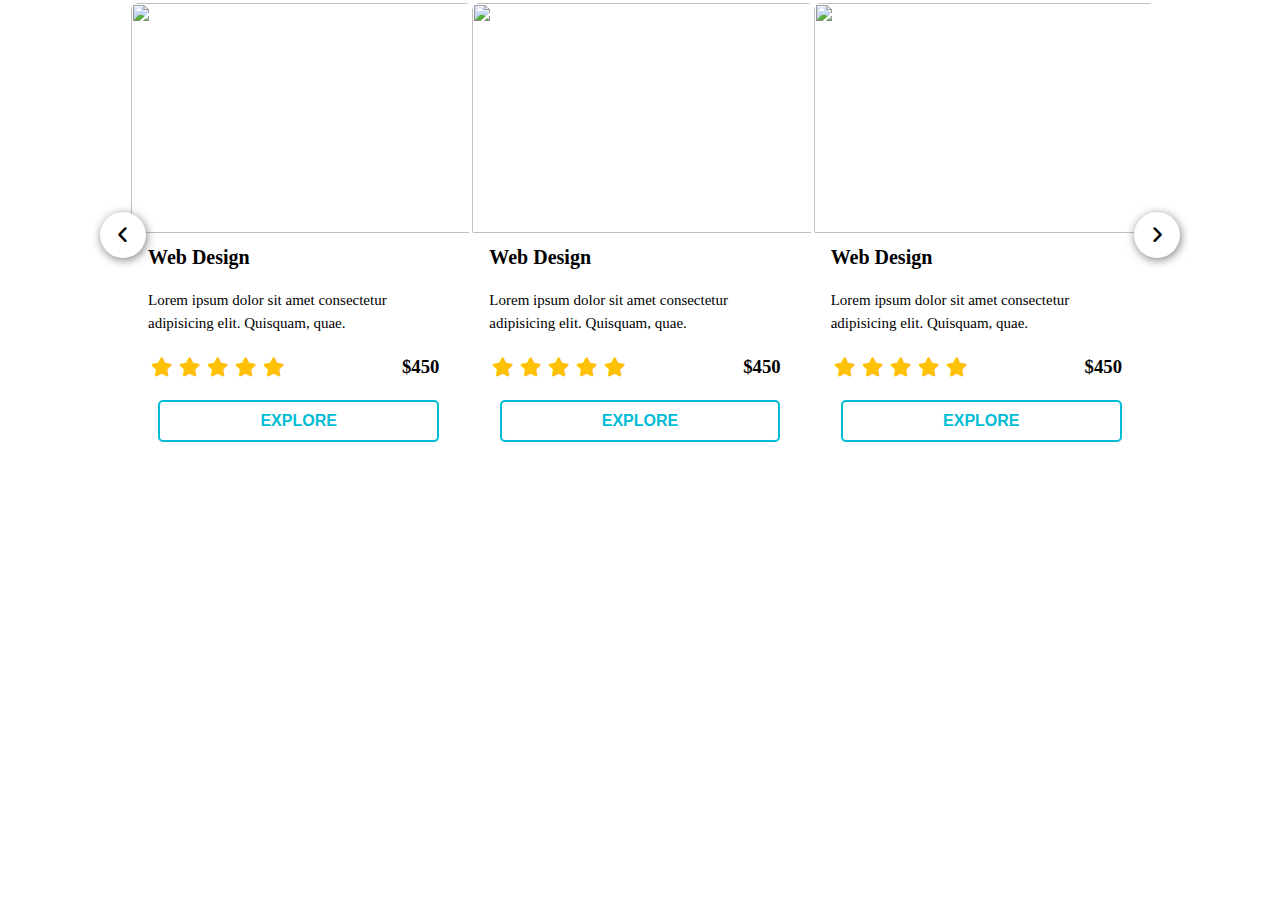
==== tes/index.html @ c60156eb "style[AW]: create best seller" ====
<!DOCTYPE html>
<html lang="en">
<head>
    <meta charset="UTF-8">
    <meta http-equiv="X-UA-Compatible" content="IE=edge">
    <meta name="viewport" content="width=device-width, initial-scale=1.0">
    <title>Document</title>
    <link rel="stylesheet" href="../tes/style.css">
    <link rel="stylesheet" href="https://cdnjs.cloudflare.com/ajax/libs/font-awesome/6.2.0/css/all.min.css">
</head>
<body>
    <div class="wrapper">
        <i id="left" class="fa-solid fa-angle-left"></i>
        <div class="carousel">
            <div class="card">
                <div class="card-img">
                    <img src="/img/course img.jpg" alt="">
                </div>
                <div class="card-text">
                    <h3>Web Design</h3>
                    <p>Lorem ipsum dolor sit amet consectetur <br> adipisicing elit. Quisquam, quae.</p> 
                </div>
                <div class="rating-price">
                    <div class="rating">
                        <!-- font awesome rating -->
                        <i class="fa-solid fa-star"></i>
                        <i class="fa-solid fa-star"></i>
                        <i class="fa-solid fa-star"></i>
                        <i class="fa-solid fa-star"></i>
                        <i class="fa-solid fa-star"></i>
                    </div>
                    <div class="price">
                        <h3>$450</h3>
                    </div>
                </div>
                <div class="btn-buy">
                    <a href="#"><button>EXPLORE</button></a>
                </div>
            </div>

            <div class="card">
                <div class="card-img">
                    <img src="/img/course img.jpg" alt="">
                </div>
                <div class="card-text">
                    <h3>Web Design</h3>
                    <p>Lorem ipsum dolor sit amet consectetur <br> adipisicing elit. Quisquam, quae.</p>
                </div>
                <div class="rating-price">
                    <div class="rating">
                        <!-- font awesome rating -->
                        <i class="fa-solid fa-star"></i>
                        <i class="fa-solid fa-star"></i>
                        <i class="fa-solid fa-star"></i>
                        <i class="fa-solid fa-star"></i>
                        <i class="fa-solid fa-star"></i>
                    </div>
                    <div class="price">
                        <h3>$450</h3>
                    </div>
                </div>
                <div class="btn-buy">
                    <a href="#"><button>EXPLORE</button></a>
                </div>
            </div>

            <div class="card">
                <div class="card-img">
                    <img src="/img/course img.jpg" alt="">
                </div>
                <div class="card-text">
                    <h3>Web Design</h3>
                    <p>Lorem ipsum dolor sit amet consectetur <br> adipisicing elit. Quisquam, quae.</p>
                </div>
                <div class="rating-price">
                    <div class="rating">
                        <!-- font awesome rating -->
                        <i class="fa-solid fa-star"></i>
                        <i class="fa-solid fa-star"></i>
                        <i class="fa-solid fa-star"></i>
                        <i class="fa-solid fa-star"></i>
                        <i class="fa-solid fa-star"></i>
                    </div>
                    <div class="price">
                        <h3>$450</h3>
                    </div>
                </div>
                <div class="btn-buy">
                    <a href="#"><button>EXPLORE</button></a>
                </div>
            </div>

            <div class="card">
                <div class="card-img">
                    <img src="/img/course img.jpg" alt="">
                </div>
                <div class="card-text">
                    <h3>Web Design</h3>
                    <p>Lorem ipsum dolor sit amet consectetur <br> adipisicing elit. Quisquam, quae.</p>
                </div>
                <div class="rating-price">
                    <div class="rating">
                        <!-- font awesome rating -->
                        <i class="fa-solid fa-star"></i>
                        <i class="fa-solid fa-star"></i>
                        <i class="fa-solid fa-star"></i>
                        <i class="fa-solid fa-star"></i>
                        <i class="fa-solid fa-star"></i>
                    </div>
                    <div class="price">
                        <h3>$450</h3>
                    </div>
                </div>
                <div class="btn-buy">
                    <a href="#"><button>EXPLORE</button></a>
                </div>
            </div>

            <div class="card">
                <div class="card-img">
                    <img src="/img/course img.jpg" alt="">
                </div>
                <div class="card-text">
                    <h3>Web Design</h3>
                    <p>Lorem ipsum dolor sit amet consectetur <br> adipisicing elit. Quisquam, quae.</p>
                </div>
                <div class="rating-price">
                    <div class="rating">
                        <!-- font awesome rating -->
                        <i class="fa-solid fa-star"></i>
                        <i class="fa-solid fa-star"></i>
                        <i class="fa-solid fa-star"></i>
                        <i class="fa-solid fa-star"></i>
                        <i class="fa-solid fa-star"></i>
                    </div>
                    <div class="price">
                        <h3>$450</h3>
                    </div>
                </div>
                <div class="btn-buy">
                    <a href="#"><button>EXPLORE</button></a>
                </div>
            </div>
        </div>
        <i id="right" class="fa-solid fa-angle-right"></i>
    </div>

    <script src="../tes/main.js"></script>
</body>
</html>
---- tes/style.css ----
*{
    margin: 0;
    padding: 0;
}

/* best  */
.wrapper{
    position: relative;
    display: flex;
    justify-content: center;
    align-items: center;
  }
  
  .wrapper .fa-angle-left{
    top: 50%;
    height: 46px;
    width: 46px;
    text-align: center;
    cursor: pointer;
    position: absolute;
    font-size: 1.2rem;
    line-height: 46px;
    background: #fff;
    border-radius: 50%;
    transform: translateY(-50%);
    box-shadow: 1px 2px 10px 0px rgba(0,0,0,0.5);
  }
  
  .wrapper .fa-angle-right{
    top: 50%;
    height: 46px;
    width: 46px;
    text-align: center;
    cursor: pointer;
    position: absolute;
    font-size: 1.2rem;
    line-height: 46px;
    background: #fff;
    border-radius: 50%;
    transform: translateY(-50%);
    box-shadow: 1px 2px 10px 0px rgba(0,0,0,0.5);
  }
  
  .wrapper i:first-child{
    left: 100px;
    z-index: 10;
  }
  
  .wrapper i:last-child{
    right: 100px;
  }
  
  .wrapper .carousel{
    white-space: nowrap;
    font-size: 0px;
    overflow: hidden;
    cursor: pointer;
    scroll-behavior: smooth;
    width: 80%;
  }
  
  .carousel.dragging{
    cursor: grab;
    scroll-behavior: auto;
  }
  
  .carousel.dragging img{
    pointer-events: none;
  }
  
  .carousel .card-img img{
    height: 230px;
    object-fit: cover;
    padding: 3px;
    width: 100%;
    border-radius: 10px 10px 5px 5px;
  }
  
  .carousel .card-img img:first-child{
    margin-left: 0px;
  }
  
  .carousel .card{
    height: 470px;
    display: inline-block;
    vertical-align: top;
    width: calc(100% / 3);
    /* margin-left: 14px; */
    background-color: #fff;
    border-radius: 10px;
  }
  
  .carousel .card .card-text{
    padding: 10px 20px;
    width: 180px;
  }
  
  .carousel .card .card-text h3{
    font-size: 20px;
    font-weight: 900;
    color: #000;
    margin-bottom: 20px;
  }
  
  .carousel .card .card-text p{
    font-size: 15px;
    font-weight: 400;
    color: #000;
    line-height: 1.5;
  }
  
  .rating-price{
    display: flex;
    align-items: center;
    justify-content: space-between;
    padding-right: 30px;
  }
  
  .rating{
    display: flex;
    align-items: center;
    padding: 0 20px;
  }
  
  .rating .fa-star{
    cursor: pointer;
    font-size: 1.2rem;
    line-height: 46px;
    padding: 0 3px;
    color: #FFC107;
  }
  
  .rating-price .price{
    font-size: 16px;
    font-weight: 900;
    color: #000;
  }
  
  .btn-buy{
    display: flex;
    align-items: center;
    justify-content: center;
  }
  
  .btn-buy button{
    background-color: #fff;
    border: 2px solid #00BCD4;
    border-radius: 5px;
    padding: 10px 100px;
    margin-top: 10px;
    cursor: pointer;
    text-decoration: none;
    color: #00BCD4;
    font-size: 16px;
    font-weight: 600;
  }
  
  .btn-buy button:hover{
    color: #fff;  
    background-color: #00BCD4;  
  }
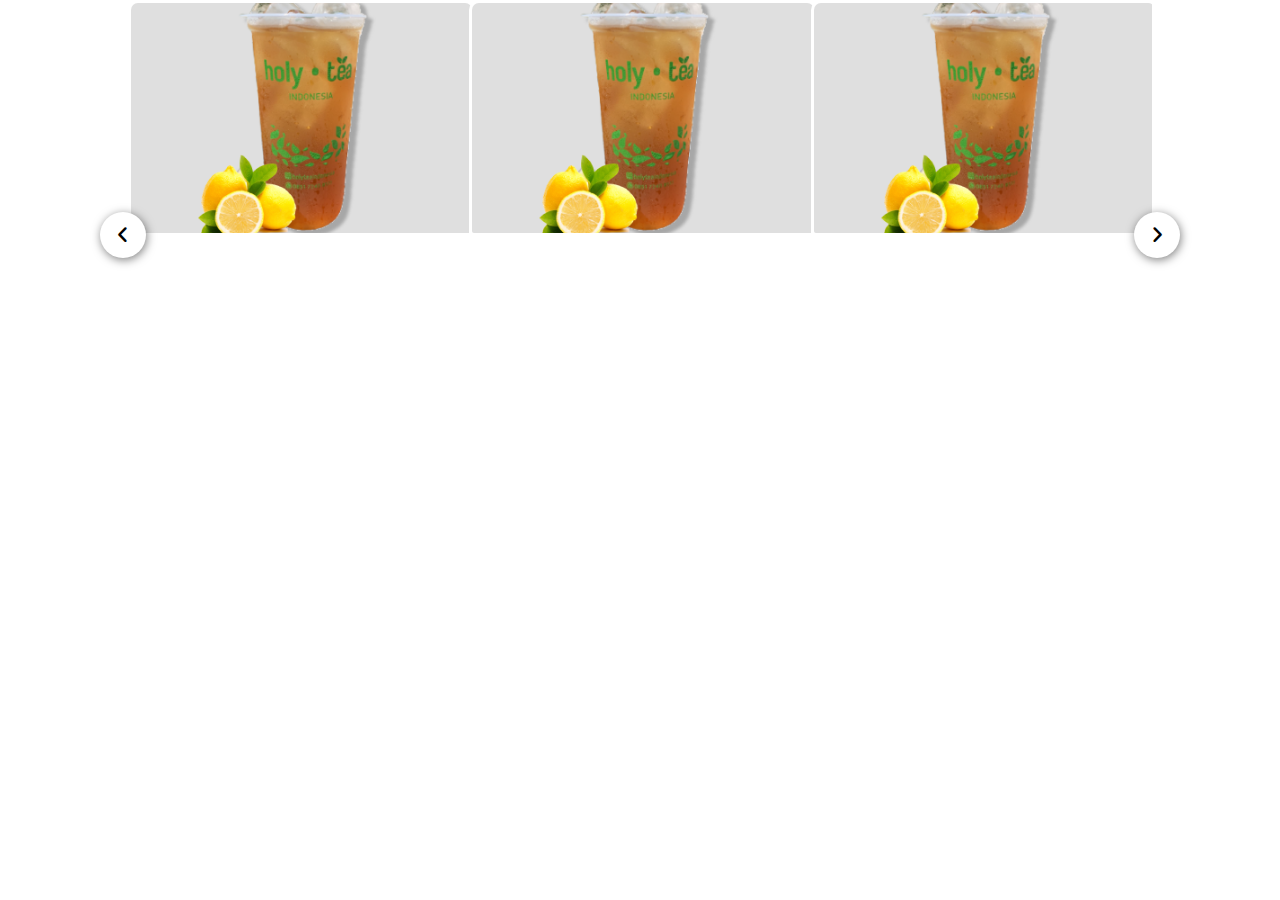
==== commit 1c755e1f: "style[AW]: create section menu" ====
--- a/tes/index.html
+++ b/tes/index.html
@@ -14,131 +14,31 @@
         <div class="carousel">
             <div class="card">
                 <div class="card-img">
-                    <img src="/img/course img.jpg" alt="">
-                </div>
-                <div class="card-text">
-                    <h3>Web Design</h3>
-                    <p>Lorem ipsum dolor sit amet consectetur <br> adipisicing elit. Quisquam, quae.</p> 
-                </div>
-                <div class="rating-price">
-                    <div class="rating">
-                        <!-- font awesome rating -->
-                        <i class="fa-solid fa-star"></i>
-                        <i class="fa-solid fa-star"></i>
-                        <i class="fa-solid fa-star"></i>
-                        <i class="fa-solid fa-star"></i>
-                        <i class="fa-solid fa-star"></i>
-                    </div>
-                    <div class="price">
-                        <h3>$450</h3>
-                    </div>
-                </div>
-                <div class="btn-buy">
-                    <a href="#"><button>EXPLORE</button></a>
+                    <img src="../img/gambar/lemon_tea.png" alt="">
                 </div>
             </div>
 
             <div class="card">
                 <div class="card-img">
-                    <img src="/img/course img.jpg" alt="">
-                </div>
-                <div class="card-text">
-                    <h3>Web Design</h3>
-                    <p>Lorem ipsum dolor sit amet consectetur <br> adipisicing elit. Quisquam, quae.</p>
-                </div>
-                <div class="rating-price">
-                    <div class="rating">
-                        <!-- font awesome rating -->
-                        <i class="fa-solid fa-star"></i>
-                        <i class="fa-solid fa-star"></i>
-                        <i class="fa-solid fa-star"></i>
-                        <i class="fa-solid fa-star"></i>
-                        <i class="fa-solid fa-star"></i>
-                    </div>
-                    <div class="price">
-                        <h3>$450</h3>
-                    </div>
-                </div>
-                <div class="btn-buy">
-                    <a href="#"><button>EXPLORE</button></a>
+                    <img src="../img/gambar/lemon_tea.png" alt="">
                 </div>
             </div>
 
             <div class="card">
                 <div class="card-img">
-                    <img src="/img/course img.jpg" alt="">
-                </div>
-                <div class="card-text">
-                    <h3>Web Design</h3>
-                    <p>Lorem ipsum dolor sit amet consectetur <br> adipisicing elit. Quisquam, quae.</p>
-                </div>
-                <div class="rating-price">
-                    <div class="rating">
-                        <!-- font awesome rating -->
-                        <i class="fa-solid fa-star"></i>
-                        <i class="fa-solid fa-star"></i>
-                        <i class="fa-solid fa-star"></i>
-                        <i class="fa-solid fa-star"></i>
-                        <i class="fa-solid fa-star"></i>
-                    </div>
-                    <div class="price">
-                        <h3>$450</h3>
-                    </div>
-                </div>
-                <div class="btn-buy">
-                    <a href="#"><button>EXPLORE</button></a>
+                    <img src="../img/gambar/lemon_tea.png" alt="">
                 </div>
             </div>
 
             <div class="card">
                 <div class="card-img">
-                    <img src="/img/course img.jpg" alt="">
-                </div>
-                <div class="card-text">
-                    <h3>Web Design</h3>
-                    <p>Lorem ipsum dolor sit amet consectetur <br> adipisicing elit. Quisquam, quae.</p>
-                </div>
-                <div class="rating-price">
-                    <div class="rating">
-                        <!-- font awesome rating -->
-                        <i class="fa-solid fa-star"></i>
-                        <i class="fa-solid fa-star"></i>
-                        <i class="fa-solid fa-star"></i>
-                        <i class="fa-solid fa-star"></i>
-                        <i class="fa-solid fa-star"></i>
-                    </div>
-                    <div class="price">
-                        <h3>$450</h3>
-                    </div>
-                </div>
-                <div class="btn-buy">
-                    <a href="#"><button>EXPLORE</button></a>
+                    <img src="../img/gambar/lemon_tea.png" alt="">
                 </div>
             </div>
 
             <div class="card">
                 <div class="card-img">
-                    <img src="/img/course img.jpg" alt="">
-                </div>
-                <div class="card-text">
-                    <h3>Web Design</h3>
-                    <p>Lorem ipsum dolor sit amet consectetur <br> adipisicing elit. Quisquam, quae.</p>
-                </div>
-                <div class="rating-price">
-                    <div class="rating">
-                        <!-- font awesome rating -->
-                        <i class="fa-solid fa-star"></i>
-                        <i class="fa-solid fa-star"></i>
-                        <i class="fa-solid fa-star"></i>
-                        <i class="fa-solid fa-star"></i>
-                        <i class="fa-solid fa-star"></i>
-                    </div>
-                    <div class="price">
-                        <h3>$450</h3>
-                    </div>
-                </div>
-                <div class="btn-buy">
-                    <a href="#"><button>EXPLORE</button></a>
+                    <img src="../img/gambar/lemon_tea.png" alt="">
                 </div>
             </div>
         </div>
--- a/tes/style.css
+++ b/tes/style.css
@@ -88,74 +88,4 @@
     /* margin-left: 14px; */
     background-color: #fff;
     border-radius: 10px;
-  }
-  
-  .carousel .card .card-text{
-    padding: 10px 20px;
-    width: 180px;
-  }
-  
-  .carousel .card .card-text h3{
-    font-size: 20px;
-    font-weight: 900;
-    color: #000;
-    margin-bottom: 20px;
-  }
-  
-  .carousel .card .card-text p{
-    font-size: 15px;
-    font-weight: 400;
-    color: #000;
-    line-height: 1.5;
-  }
-  
-  .rating-price{
-    display: flex;
-    align-items: center;
-    justify-content: space-between;
-    padding-right: 30px;
-  }
-  
-  .rating{
-    display: flex;
-    align-items: center;
-    padding: 0 20px;
-  }
-  
-  .rating .fa-star{
-    cursor: pointer;
-    font-size: 1.2rem;
-    line-height: 46px;
-    padding: 0 3px;
-    color: #FFC107;
-  }
-  
-  .rating-price .price{
-    font-size: 16px;
-    font-weight: 900;
-    color: #000;
-  }
-  
-  .btn-buy{
-    display: flex;
-    align-items: center;
-    justify-content: center;
-  }
-  
-  .btn-buy button{
-    background-color: #fff;
-    border: 2px solid #00BCD4;
-    border-radius: 5px;
-    padding: 10px 100px;
-    margin-top: 10px;
-    cursor: pointer;
-    text-decoration: none;
-    color: #00BCD4;
-    font-size: 16px;
-    font-weight: 600;
-  }
-  
-  .btn-buy button:hover{
-    color: #fff;  
-    background-color: #00BCD4;  
   }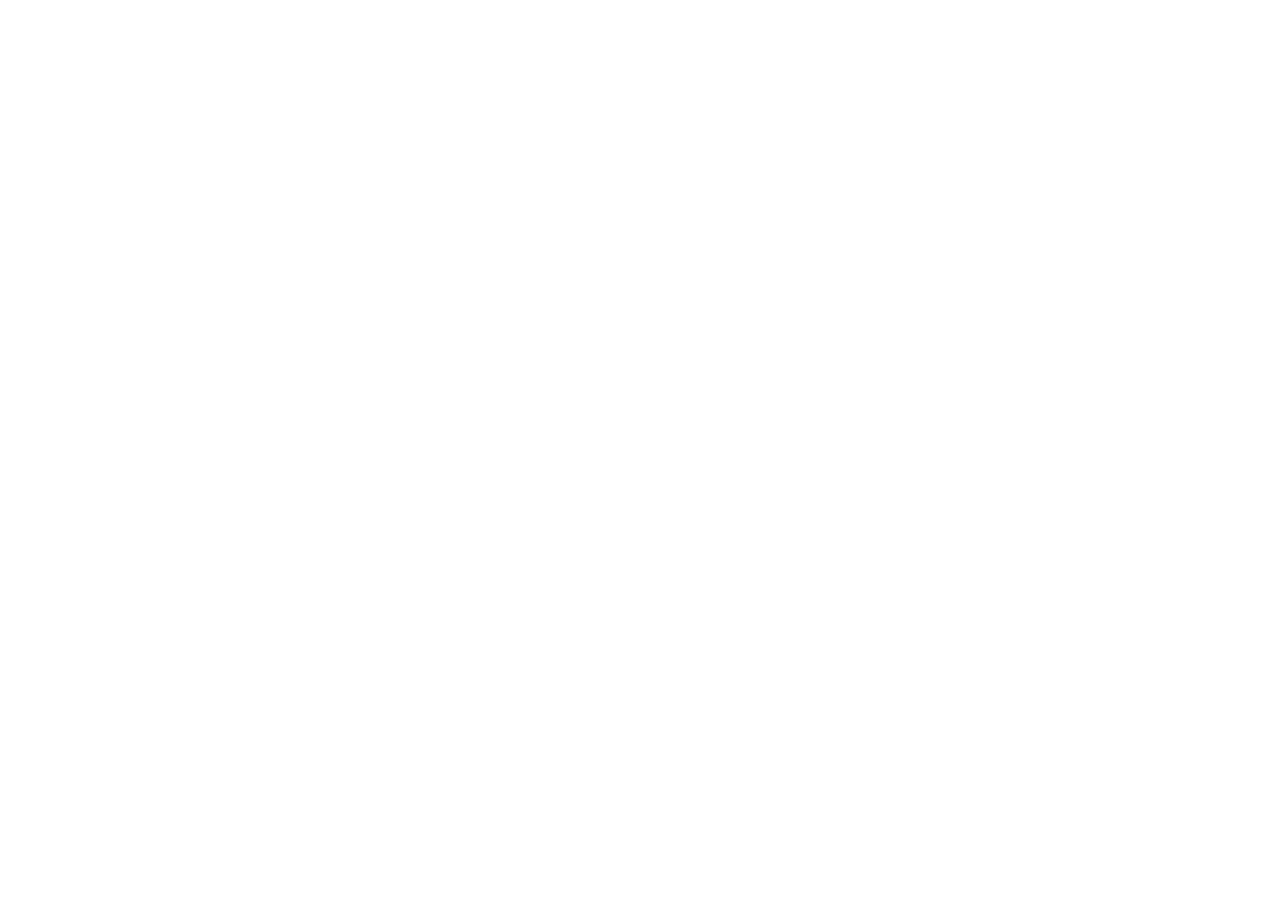
==== commit 9959d795: "style[AW]: create responsive menu max width 500px" ====
--- a/tes/index.html
+++ b/tes/index.html
@@ -5,46 +5,8 @@
     <meta http-equiv="X-UA-Compatible" content="IE=edge">
     <meta name="viewport" content="width=device-width, initial-scale=1.0">
     <title>Document</title>
-    <link rel="stylesheet" href="../tes/style.css">
-    <link rel="stylesheet" href="https://cdnjs.cloudflare.com/ajax/libs/font-awesome/6.2.0/css/all.min.css">
 </head>
 <body>
-    <div class="wrapper">
-        <i id="left" class="fa-solid fa-angle-left"></i>
-        <div class="carousel">
-            <div class="card">
-                <div class="card-img">
-                    <img src="../img/gambar/lemon_tea.png" alt="">
-                </div>
-            </div>
-
-            <div class="card">
-                <div class="card-img">
-                    <img src="../img/gambar/lemon_tea.png" alt="">
-                </div>
-            </div>
-
-            <div class="card">
-                <div class="card-img">
-                    <img src="../img/gambar/lemon_tea.png" alt="">
-                </div>
-            </div>
-
-            <div class="card">
-                <div class="card-img">
-                    <img src="../img/gambar/lemon_tea.png" alt="">
-                </div>
-            </div>
-
-            <div class="card">
-                <div class="card-img">
-                    <img src="../img/gambar/lemon_tea.png" alt="">
-                </div>
-            </div>
-        </div>
-        <i id="right" class="fa-solid fa-angle-right"></i>
-    </div>
-
-    <script src="../tes/main.js"></script>
+    
 </body>
 </html>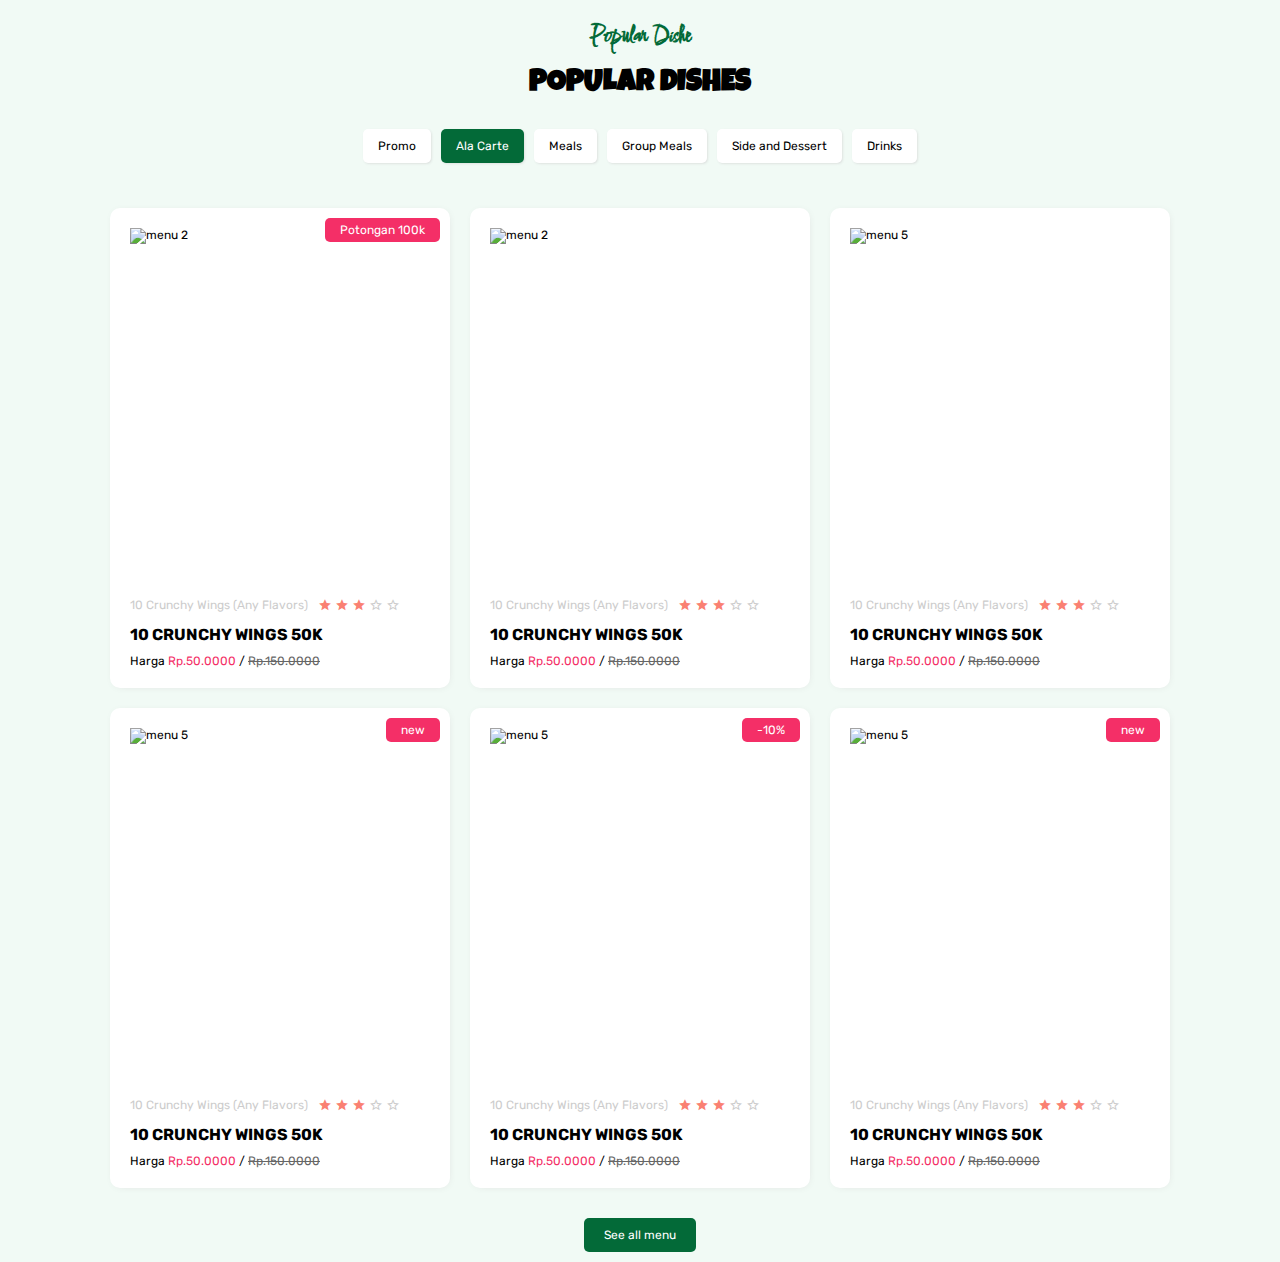
==== commit c9cd53a7: "style[AW]: revisi section menu" ====
--- a/tes/index.html
+++ b/tes/index.html
@@ -1,12 +1,276 @@
 <!DOCTYPE html>
-<html lang="en">
-<head>
-    <meta charset="UTF-8">
-    <meta http-equiv="X-UA-Compatible" content="IE=edge">
-    <meta name="viewport" content="width=device-width, initial-scale=1.0">
-    <title>Document</title>
-</head>
-<body>
-    
-</body>
+<html>
+  <head>
+    <meta charset="utf-8" />
+    <meta name="viewport" content="width=device-width" />
+    <link rel="preconnect" href="https://fonts.googleapis.com" />
+    <link rel="preconnect" href="https://fonts.gstatic.com" crossorigin />
+    <link
+      href="https://fonts.googleapis.com/css2?family=Comforter+Brush&family=Luckiest+Guy&family=Rubik:wght@300;400;700&display=swap"
+      rel="stylesheet"
+    />
+    <link
+      href="https://fonts.googleapis.com/icon?family=Material+Icons"
+      rel="stylesheet"
+    />
+    <link href="../tes/style.css" rel="stylesheet" type="text/css" />
+    <title>Card Menu</title>
+  </head>
+  <body>
+    <main class="container">
+      <h1>Popular Dishe</h1>
+      <h2>Popular Dishes</h2>
+      <ul>
+        <li><a href="#">Promo</a></li>
+        <li><a href="#" class="active">Ala Carte</a></li>
+        <li><a href="#">Meals</a></li>
+        <li><a href="#">Group Meals</a></li>
+        <li><a href="#">Side and Dessert</a></li>
+        <li><a href="#">Drinks</a></li>
+      </ul>
+      <section class="menu">
+        <div class="item">
+          <div class="badge">Potongan 100k</div>
+          <nav>
+            <a href="#">
+              <span class="material-icons">
+                shopping_basket
+              </span>
+            </a>
+            <a href="#">
+              <span class="material-icons">
+                favorite
+              </span>
+            </a>
+            <a href="#" class="active">
+              <span class="material-icons">
+                visibility
+              </span>
+            </a>
+          </nav>
+          <div class="foto">
+            <img src="/images/wingstop-2.jpg" alt="menu 2" />
+          </div>
+          <div class="keterangan">
+            <div class="singkat">10 Crunchy Wings (Any Flavors)</div>
+            <div class="bintang">
+              <span class="material-icons active">star</span>
+              <span class="material-icons active">star</span>
+              <span class="material-icons active">star</span>
+              <span class="material-icons">star_border</span>
+              <span class="material-icons">star_border</span>
+            </div>
+          </div>
+          <div class="nama">
+            10 Crunchy Wings 50k
+          </div>
+          <div class="harga">
+            Harga <span class="merah">Rp.50.0000</span> /
+            <span class="coret">Rp.150.0000</span>
+          </div>
+        </div>
+        <div class="item">
+          <nav>
+            <a href="#">
+              <span class="material-icons">
+                shopping_basket
+              </span>
+            </a>
+            <a href="#">
+              <span class="material-icons">
+                favorite
+              </span>
+            </a>
+            <a href="#" class="active">
+              <span class="material-icons">
+                visibility
+              </span>
+            </a>
+          </nav>
+          <div class="foto">
+            <img src="/images/wingstop-3.jpg" alt="menu 2" />
+          </div>
+          <div class="keterangan">
+            <div class="singkat">10 Crunchy Wings (Any Flavors)</div>
+            <div class="bintang">
+              <span class="material-icons active">star</span>
+              <span class="material-icons active">star</span>
+              <span class="material-icons active">star</span>
+              <span class="material-icons">star_border</span>
+              <span class="material-icons">star_border</span>
+            </div>
+          </div>
+          <div class="nama">
+            10 Crunchy Wings 50k
+          </div>
+          <div class="harga">
+            Harga <span class="merah">Rp.50.0000</span> /
+            <span class="coret">Rp.150.0000</span>
+          </div>
+        </div>
+        <div class="item">
+          <nav>
+            <a href="#">
+              <span class="material-icons">
+                shopping_basket
+              </span>
+            </a>
+            <a href="#">
+              <span class="material-icons">
+                favorite
+              </span>
+            </a>
+            <a href="#" class="active">
+              <span class="material-icons">
+                visibility
+              </span>
+            </a>
+          </nav>
+          <div class="foto">
+            <img src="/images/wingstop-5.jpg" alt="menu 5" />
+          </div>
+          <div class="keterangan">
+            <div class="singkat">10 Crunchy Wings (Any Flavors)</div>
+            <div class="bintang">
+              <span class="material-icons active">star</span>
+              <span class="material-icons active">star</span>
+              <span class="material-icons active">star</span>
+              <span class="material-icons">star_border</span>
+              <span class="material-icons">star_border</span>
+            </div>
+          </div>
+          <div class="nama">
+            10 Crunchy Wings 50k
+          </div>
+          <div class="harga">
+            Harga <span class="merah">Rp.50.0000</span> /
+            <span class="coret">Rp.150.0000</span>
+          </div>
+        </div>
+        <div class="item">
+          <div class="badge">new</div>
+          <nav>
+            <a href="#">
+              <span class="material-icons">
+                shopping_basket
+              </span>
+            </a>
+            <a href="#">
+              <span class="material-icons">
+                favorite
+              </span>
+            </a>
+            <a href="#" class="active">
+              <span class="material-icons">
+                visibility
+              </span>
+            </a>
+          </nav>
+          <div class="foto">
+            <img src="/images/wingstop-6.jpg" alt="menu 5" />
+          </div>
+          <div class="keterangan">
+            <div class="singkat">10 Crunchy Wings (Any Flavors)</div>
+            <div class="bintang">
+              <span class="material-icons active">star</span>
+              <span class="material-icons active">star</span>
+              <span class="material-icons active">star</span>
+              <span class="material-icons">star_border</span>
+              <span class="material-icons">star_border</span>
+            </div>
+          </div>
+          <div class="nama">
+            10 Crunchy Wings 50k
+          </div>
+          <div class="harga">
+            Harga <span class="merah">Rp.50.0000</span> /
+            <span class="coret">Rp.150.0000</span>
+          </div>
+        </div>
+        <div class="item">
+          <div class="badge">-10%</div>
+          <nav>
+            <a href="#">
+              <span class="material-icons">
+                shopping_basket
+              </span>
+            </a>
+            <a href="#">
+              <span class="material-icons">
+                favorite
+              </span>
+            </a>
+            <a href="#" class="active">
+              <span class="material-icons">
+                visibility
+              </span>
+            </a>
+          </nav>
+          <div class="foto">
+            <img src="/images/wingstop-7.jpg" alt="menu 5" />
+          </div>
+          <div class="keterangan">
+            <div class="singkat">10 Crunchy Wings (Any Flavors)</div>
+            <div class="bintang">
+              <span class="material-icons active">star</span>
+              <span class="material-icons active">star</span>
+              <span class="material-icons active">star</span>
+              <span class="material-icons">star_border</span>
+              <span class="material-icons">star_border</span>
+            </div>
+          </div>
+          <div class="nama">
+            10 Crunchy Wings 50k
+          </div>
+          <div class="harga">
+            Harga <span class="merah">Rp.50.0000</span> /
+            <span class="coret">Rp.150.0000</span>
+          </div>
+        </div>
+        <div class="item">
+          <div class="badge">new</div>
+          <nav>
+            <a href="#">
+              <span class="material-icons">
+                shopping_basket
+              </span>
+            </a>
+            <a href="#">
+              <span class="material-icons">
+                favorite
+              </span>
+            </a>
+            <a href="#" class="active">
+              <span class="material-icons">
+                visibility
+              </span>
+            </a>
+          </nav>
+          <div class="foto">
+            <img src="/images/wingstop-8.jpg" alt="menu 5" />
+          </div>
+          <div class="keterangan">
+            <div class="singkat">10 Crunchy Wings (Any Flavors)</div>
+            <div class="bintang">
+              <span class="material-icons active">star</span>
+              <span class="material-icons active">star</span>
+              <span class="material-icons active">star</span>
+              <span class="material-icons">star_border</span>
+              <span class="material-icons">star_border</span>
+            </div>
+          </div>
+          <div class="nama">
+            10 Crunchy Wings 50k
+          </div>
+          <div class="harga">
+            Harga <span class="merah">Rp.50.0000</span> /
+            <span class="coret">Rp.150.0000</span>
+          </div>
+        </div>
+      </section>
+      <nav class="button-see">
+        <a href="#">See all menu</a>
+      </nav>
+    </main>
+  </body>
 </html>--- a/tes/style.css
+++ b/tes/style.css
@@ -0,0 +1,169 @@
+:root {
+    --main-color: #036a38;
+    --warna-merah: #f42f67;
+  }
+  * {
+    padding: 0;
+    margin: 0;
+  }
+  body {
+    background: #f1faf5;
+    font-family: "Rubik", sans-serif;
+    font-size: 12px;
+  }
+  main {
+    padding: 20px;
+  }
+  h1,
+  h2 {
+    text-align: center;
+  }
+  
+  h1 {
+    font-family: "Comforter Brush", cursive;
+    color: var(--main-color);
+  }
+  h2 {
+    font-family: "Luckiest Guy", cursive;
+    font-size: 30px;
+    text-transform: uppercase;
+    margin: 15px 0 30px;
+  }
+  
+  ul {
+    text-align: center;
+    display: flex;
+    justify-content: center;
+  }
+  ul li {
+    list-style: none;
+    margin: 0 5px;
+    flex-shrink: 0;
+  }
+  ul li a {
+    display: block;
+    padding: 10px 15px;
+    color: #000;
+    text-decoration: none;
+    background: white;
+    border-radius: 5px;
+    box-shadow: 1px 1px 3px -1px #ccc;
+  }
+  ul li a.active,
+  ul li a:hover {
+    background: var(--main-color);
+    color: white;
+  }
+  
+  .menu {
+    display: flex;
+    flex-wrap: wrap;
+    margin-top: 35px;
+    justify-content: center;
+  }
+  .menu .item {
+    width: 300px;
+    background: white;
+    border-radius: 10px;
+    box-shadow: 1px 1px 10px -5px #ccc;
+    padding: 20px;
+    margin: 10px;
+    position: relative;
+  }
+  .menu .item .foto {
+    height: 370px;
+  }
+  .menu .item .foto img {
+    width: 100%;
+    height: 370px;
+    object-fit: cover;
+  }
+  .menu .item .keterangan {
+    color: #ccc;
+    display: flex;
+  }
+  .menu .item .nama {
+    font-size: 16px;
+    text-transform: uppercase;
+    font-weight: 700;
+    padding: 10px 0;
+  }
+  .menu .harga .merah {
+    color: var(--warna-merah);
+  }
+  .menu .harga .coret {
+    text-decoration: line-through;
+    color: #666;
+  }
+  .menu .item .keterangan .bintang {
+    margin-left: 10px;
+  }
+  .menu .item .keterangan .bintang span {
+    font-size: 14px;
+  }
+  .menu .item .keterangan .bintang span.active {
+    color: salmon;
+  }
+  .menu .item nav {
+    position: absolute;
+    z-index: 1;
+    left: 0;
+    top: 25px;
+    width: 100%;
+    display: none;
+    justify-content: center;
+  }
+  .menu .item nav span {
+    color: #000;
+  }
+  .menu .item nav a {
+    background: #efefef;
+    border-radius: 5px;
+    margin: 5px;
+    padding: 5px;
+  }
+  .menu .item nav a.active {
+    background: var(--main-color);
+  }
+  .menu .item nav a.active span {
+    color: #fff;
+  }
+  .menu .badge {
+    position: absolute;
+    background: var(--warna-merah);
+    padding: 5px 15px;
+    border-radius: 5px;
+    z-index: 2;
+    top: 10px;
+    right: 10px;
+    color: #fff;
+  }
+  .menu .item:hover nav {
+    display: flex;
+  }
+  
+  .button-see {
+    text-align: center;
+    margin-top: 30px;
+  }
+  .button-see a {
+    background: var(--main-color);
+    color: white;
+    padding: 10px 20px;
+    border-radius: 5px;
+    text-decoration: none;
+  }
+  .button-see a:hover {
+    background: tomato;
+  }
+  
+  @media (max-width: 480px) {
+    .menu .item {
+      width: 100%;
+      margin: 0;
+    }
+    ul {
+      justify-content: left;
+      overflow-x: scroll;
+    }
+  }